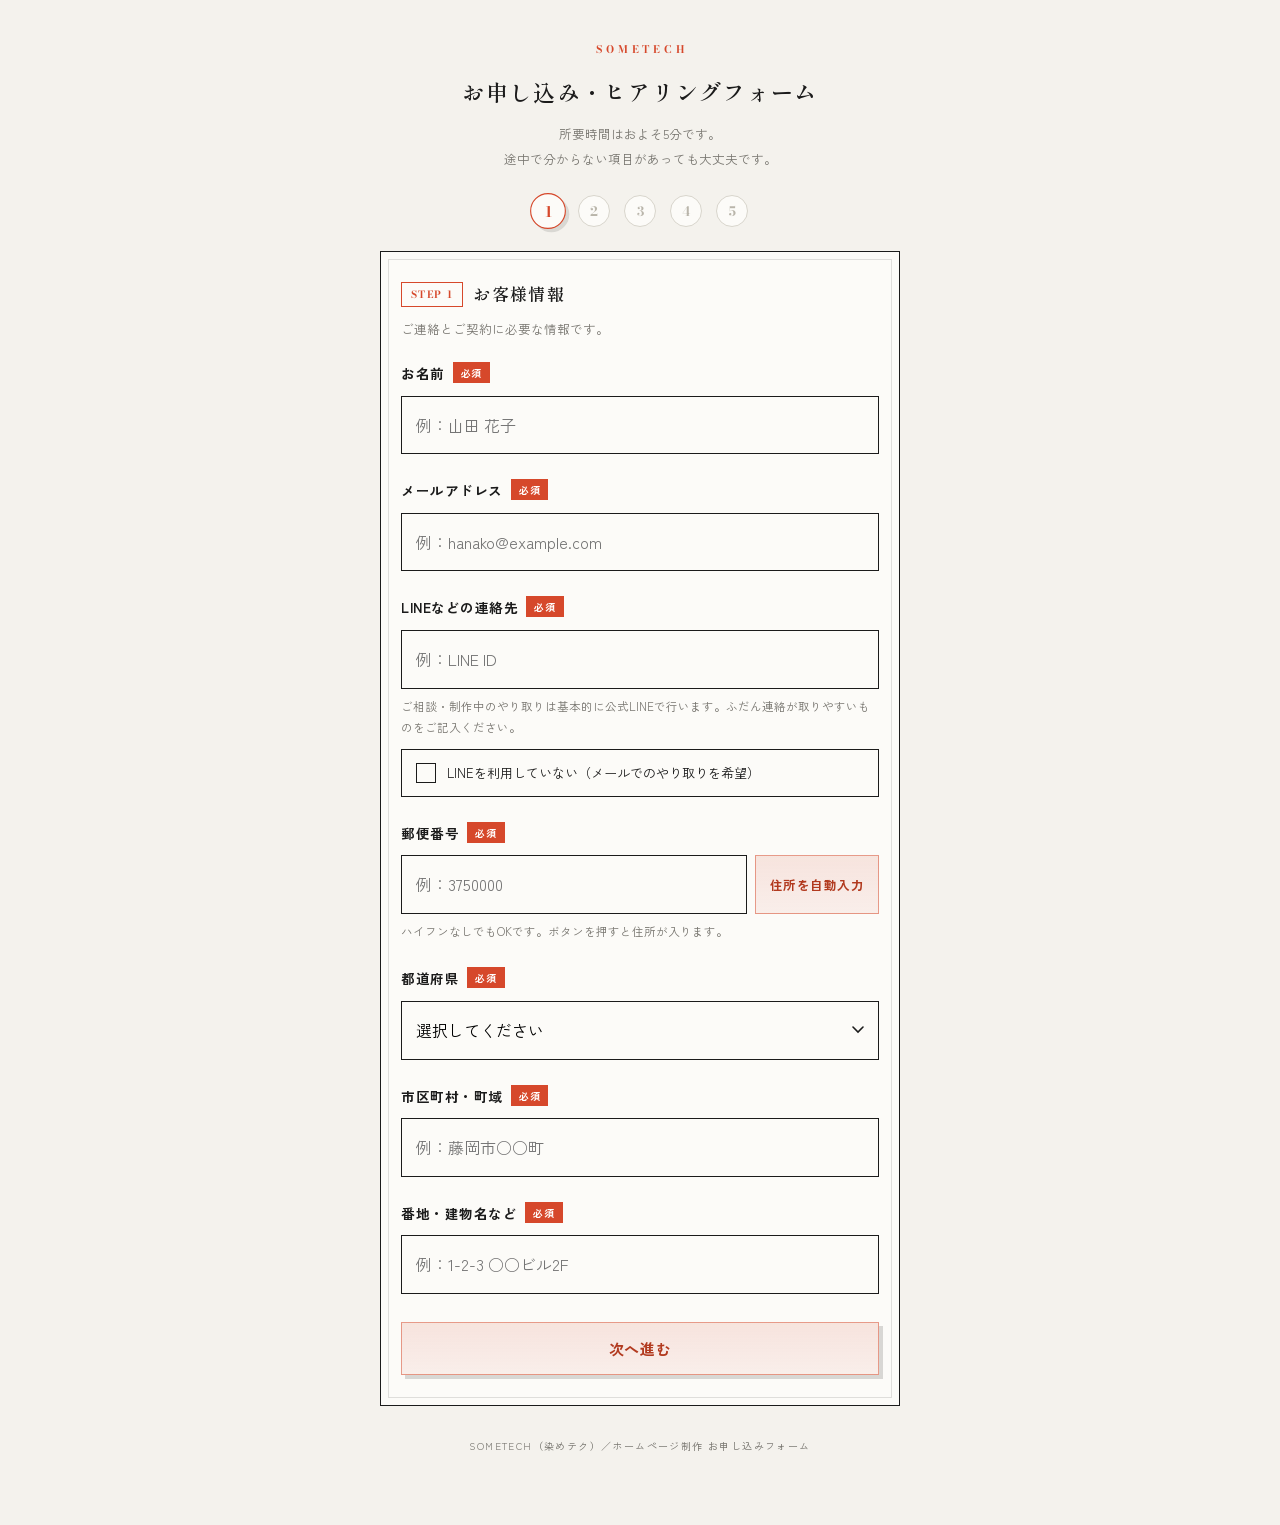
==== form.html @ dade1e55 "Add files via upload" ====
<!DOCTYPE html>
<html lang="ja"><head><meta http-equiv="Content-Type" content="text/html; charset=UTF-8">

<meta name="viewport" content="width=device-width, initial-scale=1.0">
<meta name="robots" content="noindex">
<title>ホームページ制作 お申し込みフォーム</title>
<link rel="preconnect" href="https://fonts.googleapis.com/">
<link rel="preconnect" href="https://fonts.gstatic.com/" crossorigin="">
<link href="https://fonts.googleapis.com/css2?family=Shippori+Mincho:wght@500;600;700&family=Bodoni+Moda:opsz,wght@6..96,600;6..96,700&family=Zen+Kaku+Gothic+New:wght@400;500;700&display=swap" rel="stylesheet">
<style>
:root{
  --ink:#1B1B1B;
  --paper:#F4F2ED;
  --white:#FCFBF8;
  --mute:#77756F;
  --rule:#1B1B1B;
  --hair:#D8D5CC;
  --accent:#D6482B;
}
*{margin:0;padding:0;box-sizing:border-box;}
html{-webkit-text-size-adjust:100%;}
body{
  font-family:"Zen Kaku Gothic New","Hiragino Kaku Gothic ProN",sans-serif;
  background:var(--paper);color:var(--ink);
  font-size:14px;line-height:1.9;
  -webkit-font-smoothing:antialiased;
  padding:34px 16px 70px;
}
.wrap{max-width:520px;margin:0 auto;}

/* ---------- ヘッダー ---------- */
.head{text-align:center;margin-bottom:24px;}
.head .eyebrow{
  display:inline-block;
  font-family:"Bodoni Moda",serif;font-weight:700;
  font-size:10.5px;letter-spacing:.38em;text-indent:.38em;
  color:var(--accent);margin-bottom:14px;
}
.head h1{
  font-family:"Shippori Mincho",serif;font-weight:600;
  font-size:22px;line-height:1.6;letter-spacing:.08em;
}
.head h1 .cmy,.head h1 .c,.head h1 .m,.head h1 .y{color:inherit;}
.head p{font-size:12.5px;margin-top:12px;color:var(--mute);line-height:2;}

/* ---------- ステップ表示 ---------- */
.steps{display:flex;justify-content:center;align-items:center;gap:14px;margin-bottom:24px;}
.step-dot{
  width:32px;height:32px;border-radius:50%;
  border:1px solid var(--hair);background:var(--white);
  font-family:"Bodoni Moda",serif;font-weight:700;font-size:13px;
  display:flex;align-items:center;justify-content:center;
  color:#B9B5AA;
  transition:all .25s;
}
.step-dot.done{border-color:var(--rule);background:var(--ink);color:var(--paper);}
.step-dot.now{
  border-color:var(--accent);color:var(--accent);background:var(--white);
  transform:scale(1.12);
  box-shadow:3px 3px 0 rgba(27,27,27,.12);
}

/* ---------- カード ---------- */
.card{
  position:relative;
  background:var(--white);border:1px solid var(--rule);
  padding:26px 20px 30px;
  display:none;
}
.card::before{
  content:"";position:absolute;inset:7px;
  border:1px solid rgba(27,27,27,.13);pointer-events:none;
}
.card > *{position:relative;}
.card.show{display:block;animation:pop .25s ease;}
@keyframes pop{from{opacity:0;transform:translateY(8px);}to{opacity:1;transform:none;}}
@media (prefers-reduced-motion:reduce){
  .card.show{animation:none;}
  .step-dot{transition:none;}
}
.card h2{
  font-family:"Shippori Mincho",serif;font-weight:600;font-size:17px;
  letter-spacing:.08em;
  display:flex;align-items:center;gap:10px;margin-bottom:6px;
}
.card h2 .tag{
  font-family:"Bodoni Moda",serif;
  font-size:10px;font-weight:700;letter-spacing:.14em;
  color:var(--accent);border:1px solid var(--accent);
  padding:2px 9px;white-space:nowrap;
}
.card > .lead{font-size:12.5px;color:var(--mute);margin-bottom:20px;line-height:2;}

/* ---------- 入力パーツ ---------- */
.field{margin-bottom:24px;}
.field:last-of-type{margin-bottom:6px;}
label.q, .q{
  display:block;font-weight:700;font-size:13.5px;margin-bottom:9px;letter-spacing:.04em;
}
.badge{
  display:inline-block;font-size:10px;font-weight:700;letter-spacing:.08em;
  padding:1px 8px;margin-left:8px;vertical-align:2px;
}
.badge.req{background:var(--accent);color:#fff;}
.badge.opt,.badge.optional{border:1px solid var(--hair);color:var(--mute);}
.badge.multi{border:1px solid var(--accent);color:var(--accent);}
.hint{font-size:11.5px;color:var(--mute);margin-top:7px;line-height:1.9;}
input[type=text],input[type=email],input[type=tel],input[type=url],select,textarea{
  width:100%;
  font:inherit;font-size:16px;
  border:1px solid var(--rule);border-radius:0;
  padding:13px 14px;background:var(--white);
  -webkit-appearance:none;appearance:none;
}
textarea{min-height:110px;resize:vertical;}
input:focus,select:focus,textarea:focus,button:focus-visible{
  outline:2px solid var(--accent);outline-offset:2px;
}
input[disabled]{background:var(--paper);color:var(--mute);}
select{
  background-image:url("data:image/svg+xml;charset=utf8,%3Csvg xmlns='http://www.w3.org/2000/svg' width='12' height='8'%3E%3Cpath d='M1 1l5 5 5-5' stroke='%231B1B1B' stroke-width='1.6' fill='none' stroke-linecap='round'/%3E%3C/svg%3E");
  background-repeat:no-repeat;background-position:right 14px center;
  padding-right:40px;
}
.zip-row{display:flex;gap:8px;}
.zip-row input{flex:1;}
.zip-btn{
  flex-shrink:0;
  font:inherit;font-size:12.5px;font-weight:700;letter-spacing:.04em;
  border:1px solid rgba(214,72,43,.5);border-radius:0;
  background:linear-gradient(180deg, rgba(214,72,43,.13) 0%, rgba(214,72,43,.07) 100%);
  color:#B23A1F;padding:0 14px;cursor:pointer;
}
.zip-btn:active{transform:translate(1px,1px);}

/* 選択肢（ラジオ・チェック） */
.opts{display:flex;flex-direction:column;gap:9px;}
.opt{
  display:flex;align-items:center;gap:11px;
  border:1px solid var(--rule);border-radius:0;
  background:var(--white);padding:13px 14px;
  font-size:14px;line-height:1.8;cursor:pointer;user-select:none;
  transition:background .15s,border-color .15s;
}
.opt input{position:absolute;opacity:0;pointer-events:none;}
.opt .mark{
  flex-shrink:0;width:20px;height:20px;
  border:1px solid var(--rule);background:var(--white);
  display:flex;align-items:center;justify-content:center;
}
.opt.radio .mark{border-radius:50%;}
.opt.check .mark{border-radius:0;}
.opt .mark::after{content:"";display:none;}
.opt.radio .mark::after{width:9px;height:9px;border-radius:50%;background:var(--accent);}
.opt.check .mark::after{
  width:5px;height:10px;margin-top:-3px;
  border:solid var(--accent);border-width:0 2.5px 2.5px 0;transform:rotate(45deg);
}
.opt.on{background:rgba(214,72,43,.06);border-color:var(--accent);}
.opt.on .mark::after{display:block;}
.opt .sub{font-size:11.5px;color:var(--mute);display:block;font-weight:400;}
.nolineopt{margin-top:10px;padding:11px 14px;font-size:13px;}
.followup{display:none;margin-top:9px;}
.followup.show{display:block;}

/* 画像アップロード */
.upload-box{
  border:1px dashed var(--rule);border-radius:0;
  background:var(--white);padding:20px 14px;text-align:center;cursor:pointer;
}
.upload-box strong{font-family:"Shippori Mincho",serif;font-weight:600;font-size:13.5px;letter-spacing:.06em;}
.upload-box .hint{margin-top:5px;}
.thumbs{display:flex;flex-wrap:wrap;gap:10px;margin-top:12px;}
.thumb{position:relative;width:84px;height:84px;}
.thumb img{
  width:100%;height:100%;object-fit:cover;
  border:1px solid var(--rule);border-radius:0;display:block;
}
.thumb .del{
  position:absolute;top:-9px;right:-9px;
  width:24px;height:24px;border-radius:50%;
  background:var(--ink);color:var(--paper);border:none;cursor:pointer;
  font-size:13px;line-height:1;font-weight:700;
}
.note{
  font-size:11.5px;color:var(--mute);background:var(--paper);
  border:1px dashed var(--hair);
  padding:11px 13px;margin-top:10px;line-height:1.9;
}

/* 参考URL */
.url-list{display:flex;flex-direction:column;gap:9px;}
.add-url{
  margin-top:9px;
  font:inherit;font-size:12.5px;font-weight:700;letter-spacing:.04em;
  border:1px solid var(--rule);border-radius:0;
  background:var(--white);padding:8px 16px;cursor:pointer;
}
.add-url:active{transform:translate(1px,1px);}

/* エラー */
.err{display:none;color:var(--accent);font-size:12px;font-weight:700;margin-top:6px;}
.field.bad .err{display:block;}
.field.bad input[type=text],.field.bad input[type=email],.field.bad select,.field.bad textarea{border-color:var(--accent);}

/* ---------- ナビボタン ---------- */
.nav{display:flex;gap:10px;margin-top:28px;}
.btn{
  font-family:"Zen Kaku Gothic New",sans-serif;
  font-weight:700;font-size:15px;letter-spacing:.05em;
  border:1px solid rgba(214,72,43,.5);border-radius:0;
  padding:15px 10px;cursor:pointer;flex:1;
  background:linear-gradient(180deg, rgba(214,72,43,.13) 0%, rgba(214,72,43,.07) 100%);
  color:#B23A1F;
  box-shadow:4px 4px 0 rgba(27,27,27,.16);
  transition:transform .18s,box-shadow .18s,background .18s;
}
.btn:active{
  transform:translate(2px,2px);box-shadow:1px 1px 0 rgba(27,27,27,.16);
  background:linear-gradient(180deg, rgba(214,72,43,.2) 0%, rgba(214,72,43,.12) 100%);
}
.btn.back{
  background:var(--white);color:var(--ink);
  border:1px solid var(--rule);flex:0 0 32%;
}
.btn.back:active{background:var(--paper);}
.btn[disabled]{opacity:.5;cursor:default;}

/* ---------- 確認画面 ---------- */
.confirm-list{border-top:1px solid var(--rule);}
.confirm-row{border-bottom:1px solid var(--hair);padding:12px 2px;}
.confirm-list .confirm-row:last-child{border-bottom:1px solid var(--rule);}
.confirm-row .k{font-size:11px;font-weight:700;letter-spacing:.06em;color:var(--mute);}
.confirm-row .v{font-size:14px;white-space:pre-wrap;word-break:break-word;margin-top:2px;}
.confirm-row .v:empty::before{content:"（未入力）";color:#B9B5AA;}
.confirm-thumbs{display:flex;flex-wrap:wrap;gap:8px;margin-top:8px;}
.confirm-thumbs img{width:64px;height:64px;object-fit:cover;border:1px solid var(--rule);}

/* ---------- 完了画面 ---------- */
.done-card{text-align:center;}
.done-card .icon{
  width:72px;height:72px;margin:8px auto 18px;border-radius:50%;
  background:var(--white);border:1px solid var(--rule);
  display:flex;align-items:center;justify-content:center;
  font-size:28px;color:var(--accent);
}
.done-card h2{justify-content:center;}
.done-card p{font-size:13.5px;margin-top:10px;line-height:2;}
.brandmark{
  margin-top:28px;padding-top:20px;border-top:1px solid var(--hair);
  font-family:"Bodoni Moda",serif;font-weight:700;
  font-size:14px;letter-spacing:.3em;text-indent:.3em;color:var(--ink);text-align:center;
}
.brandmark span{
  display:block;margin-top:7px;
  font-family:"Zen Kaku Gothic New",sans-serif;
  font-size:10px;font-weight:500;letter-spacing:.3em;text-indent:.3em;color:var(--mute);
}

/* 送信中 */
.sending{display:none;text-align:center;font-weight:700;margin-top:14px;font-size:13px;color:var(--mute);}
.sending.show{display:block;}
.spinner{
  display:inline-block;width:15px;height:15px;vertical-align:-3px;margin-right:7px;
  border:2px solid var(--hair);border-top-color:var(--accent);border-radius:50%;
  animation:spin .8s linear infinite;
}
@keyframes spin{to{transform:rotate(360deg);}}

.foot{text-align:center;font-size:10px;letter-spacing:.14em;color:var(--mute);margin-top:30px;}
</style>
</head>
<body>
<div class="wrap">

  <header class="head">
    <span class="eyebrow">SOMETECH</span>
    <h1>お申し込み・ヒアリングフォーム</h1>
    <p>所要時間はおよそ5分です。<br>途中で分からない項目があっても大丈夫です。</p>
  </header>

  <div class="steps" aria-hidden="true">
    <div class="step-dot now" data-dot="1">1</div>
    <div class="step-dot" data-dot="2">2</div>
    <div class="step-dot" data-dot="3">3</div>
    <div class="step-dot" data-dot="4">4</div>
    <div class="step-dot" data-dot="5">5</div>
  </div>

  <!-- ================= STEP 1 ================= -->
  <section class="card show" data-step="1">
    <h2><span class="tag">STEP 1</span>お客様情報</h2>
    <p class="lead">ご連絡とご契約に必要な情報です。</p>

    <div class="field" data-key="name">
      <label class="q" for="f-name">お名前<span class="badge req">必須</span></label>
      <input type="text" id="f-name" autocomplete="name" placeholder="例：山田 花子">
      <p class="err">お名前を入力してください</p>
    </div>

    <div class="field" data-key="email">
      <label class="q" for="f-email">メールアドレス<span class="badge req">必須</span></label>
      <input type="email" id="f-email" autocomplete="email" inputmode="email" placeholder="例：hanako@example.com">
      <p class="err">メールアドレスの形式を確認してください</p>
    </div>

    <div class="field" data-key="contact">
      <label class="q" for="f-contact">LINEなどの連絡先<span class="badge req">必須</span></label>
      <input type="text" id="f-contact" placeholder="例：LINE ID">
      <p class="hint">ご相談・制作中のやり取りは基本的に公式LINEで行います。ふだん連絡が取りやすいものをご記入ください。</p>
      <label class="opt check nolineopt">
        <input type="checkbox" id="f-noline">
        <span class="mark"></span>LINEを利用していない（メールでのやり取りを希望）
      </label>
    </div>

    <div class="field" data-key="zip">
      <label class="q" for="f-zip">郵便番号<span class="badge req">必須</span></label>
      <div class="zip-row">
        <input type="text" id="f-zip" autocomplete="postal-code" inputmode="numeric" placeholder="例：3750000" maxlength="8">
        <button type="button" class="zip-btn" id="zip-search">住所を自動入力</button>
      </div>
      <p class="hint">ハイフンなしでもOKです。ボタンを押すと住所が入ります。</p>
      <p class="err">郵便番号を入力してください</p>
    </div>

    <div class="field" data-key="pref">
      <label class="q" for="f-pref">都道府県<span class="badge req">必須</span></label>
      <select id="f-pref">
        <option value="">選択してください</option>
      <option value="北海道">北海道</option><option value="青森県">青森県</option><option value="岩手県">岩手県</option><option value="宮城県">宮城県</option><option value="秋田県">秋田県</option><option value="山形県">山形県</option><option value="福島県">福島県</option><option value="茨城県">茨城県</option><option value="栃木県">栃木県</option><option value="群馬県">群馬県</option><option value="埼玉県">埼玉県</option><option value="千葉県">千葉県</option><option value="東京都">東京都</option><option value="神奈川県">神奈川県</option><option value="新潟県">新潟県</option><option value="富山県">富山県</option><option value="石川県">石川県</option><option value="福井県">福井県</option><option value="山梨県">山梨県</option><option value="長野県">長野県</option><option value="岐阜県">岐阜県</option><option value="静岡県">静岡県</option><option value="愛知県">愛知県</option><option value="三重県">三重県</option><option value="滋賀県">滋賀県</option><option value="京都府">京都府</option><option value="大阪府">大阪府</option><option value="兵庫県">兵庫県</option><option value="奈良県">奈良県</option><option value="和歌山県">和歌山県</option><option value="鳥取県">鳥取県</option><option value="島根県">島根県</option><option value="岡山県">岡山県</option><option value="広島県">広島県</option><option value="山口県">山口県</option><option value="徳島県">徳島県</option><option value="香川県">香川県</option><option value="愛媛県">愛媛県</option><option value="高知県">高知県</option><option value="福岡県">福岡県</option><option value="佐賀県">佐賀県</option><option value="長崎県">長崎県</option><option value="熊本県">熊本県</option><option value="大分県">大分県</option><option value="宮崎県">宮崎県</option><option value="鹿児島県">鹿児島県</option><option value="沖縄県">沖縄県</option></select>
      <p class="err">都道府県を選択してください</p>
    </div>

    <div class="field" data-key="city">
      <label class="q" for="f-city">市区町村・町域<span class="badge req">必須</span></label>
      <input type="text" id="f-city" autocomplete="address-level2" placeholder="例：藤岡市○○町">
      <p class="err">市区町村を入力してください</p>
    </div>

    <div class="field" data-key="addr2">
      <label class="q" for="f-addr2">番地・建物名など<span class="badge req">必須</span></label>
      <input type="text" id="f-addr2" autocomplete="address-line2" placeholder="例：1-2-3 ○○ビル2F">
      <p class="err">番地を入力してください</p>
    </div>

    <div class="nav">
      <button type="button" class="btn next" data-go="2">次へ進む</button>
    </div>
  </section>

  <!-- ================= STEP 2 ================= -->
  <section class="card" data-step="2">
    <h2><span class="tag">STEP 2</span>ホームページについて</h2>
    <p class="lead">どんなホームページを作るかの土台になる部分です。</p>

    <div class="field" data-key="biz">
      <p class="q">業種・形態<span class="badge req">必須</span></p>
      <div class="opts" data-group="biz" data-type="radio">
        <label class="opt radio"><input type="radio" name="biz" value="個人サロン（個人事業主）"><span class="mark"></span>個人サロン（個人事業主）</label>
        <label class="opt radio"><input type="radio" name="biz" value="美容室（スタッフ2名以上）"><span class="mark"></span>美容室（スタッフ2名以上）</label>
        <label class="opt radio"><input type="radio" name="biz" value="フリーランス美容師（面貸し・業務委託）"><span class="mark"></span>フリーランス美容師（面貸し・業務委託）</label>
        <label class="opt radio"><input type="radio" name="biz" value="美容師（個人）"><span class="mark"></span>美容師（個人）</label>
        <label class="opt radio"><input type="radio" name="biz" value="その他"><span class="mark"></span>その他</label>
      </div>
      <div class="followup" data-follow="biz">
        <input type="text" id="f-biz-other" placeholder="具体的な業種をご記入ください">
      </div>
      <p class="err">1つ選択してください</p>
    </div>

    <div class="field" data-key="plan">
      <p class="q">ご希望のプラン<span class="badge req">必須</span></p>
      <div class="opts" data-group="plan" data-type="radio">
        <label class="opt radio"><input type="radio" name="plan" value="リンクハブ"><span class="mark"></span><span>リンクハブ<span class="sub">39,000円（税込）／各SNSとご予約先をまとめる1枚</span></span></label>
        <label class="opt radio"><input type="radio" name="plan" value="ホームページ"><span class="mark"></span><span>ホームページ<span class="sub">198,000円（税込）／全部込み・公開後3か月のアフターケア付き</span></span></label>
      </div>
      <p class="hint">迷う場合はいちばん近いものでOKです。あとから変更できます。</p>
      <p class="note">スタッフ紹介の掲載は、スタンダード・プレミアムで5名までが含まれます（ソロは掲載1名）。6名目からは1名につき10,000円（税込）を加算し、掲載は10名までとなります。それを超える場合は別ページ構成としてご相談ください。</p>
      <p class="err">1つ選択してください</p>
    </div>

    <div class="field" data-key="purpose">
      <p class="q">ホームページを作るいちばんの目的<span class="badge req">必須</span></p>
      <div class="opts" data-group="purpose" data-type="radio">
        <label class="opt radio"><input type="radio" name="purpose" value="新規のお客様を増やしたい"><span class="mark"></span>新規のお客様を増やしたい</label>
        <label class="opt radio"><input type="radio" name="purpose" value="自分・店舗を紹介したい"><span class="mark"></span>自分・店舗を紹介したい</label>
        <label class="opt radio"><input type="radio" name="purpose" value="メニュー・サービスを分かりやすく紹介したい"><span class="mark"></span>メニュー・サービスを分かりやすく紹介したい</label>
        <label class="opt radio"><input type="radio" name="purpose" value="予約・お問い合わせにつなげたい"><span class="mark"></span>予約・お問い合わせにつなげたい</label>
        <label class="opt radio"><input type="radio" name="purpose" value="その他"><span class="mark"></span>その他</label>
      </div>
      <div class="followup" data-follow="purpose">
        <input type="text" id="f-purpose-other" placeholder="具体的な目的をご記入ください">
      </div>
      <p class="err">1つ選択してください</p>
    </div>

    <div class="nav">
      <button type="button" class="btn back" data-go="1">戻る</button>
      <button type="button" class="btn next" data-go="3">次へ進む</button>
    </div>
  </section>

  <!-- ================= STEP 3 ================= -->
  <section class="card" data-step="3">
    <h2><span class="tag">STEP 3</span>デザインについて</h2>
    <p class="lead">イメージに近いものを気軽に選んでください。</p>

    <div class="field" data-key="mood">
      <p class="q">デザインの雰囲気<span class="badge req">必須</span><span class="badge multi">複数選択可</span></p>
      <div class="opts" data-group="mood" data-type="check">
        <label class="opt check"><input type="checkbox" name="mood" value="シンプル"><span class="mark"></span>シンプル</label>
        <label class="opt check"><input type="checkbox" name="mood" value="おしゃれ"><span class="mark"></span>おしゃれ</label>
        <label class="opt check"><input type="checkbox" name="mood" value="高級感"><span class="mark"></span>高級感</label>
        <label class="opt check"><input type="checkbox" name="mood" value="ナチュラル"><span class="mark"></span>ナチュラル</label>
        <label class="opt check"><input type="checkbox" name="mood" value="スタイリッシュ"><span class="mark"></span>スタイリッシュ</label>
        <label class="opt check"><input type="checkbox" name="mood" value="モード"><span class="mark"></span>モード</label>
        <label class="opt check"><input type="checkbox" name="mood" value="ポップ"><span class="mark"></span>ポップ</label>
        <label class="opt check"><input type="checkbox" name="mood" value="その他"><span class="mark"></span>その他</label>
      </div>
      <div class="followup" data-follow="mood">
        <input type="text" id="f-mood-other" placeholder="イメージを言葉でご記入ください">
      </div>
      <p class="err">1つ以上選択してください</p>
    </div>

    <div class="field" data-key="imageText">
      <p class="q">仕上がりのイメージ<span class="badge req">必須</span></p>
      <textarea id="f-imagetext" rows="4" placeholder="例：白ベースで透明感のある感じ／大人っぽく高級感を出したい／文字は少なめで写真を大きく　など"></textarea>
      <p class="hint">箇条書きでも文章でもOKです。参考画像やURLがない場合も、ここで雰囲気が伝われば大丈夫です。</p>
    </div>

    <div class="field" data-key="images">
      <p class="q">参考にしたいデザイン画像<span class="badge optional">任意</span></p>
      <div class="upload-box" id="upload-box" role="button" tabindex="0">
        <strong>タップして画像を選ぶ</strong>
        <p class="hint">「こんな雰囲気にしたい」という画像があれば添付してください（複数枚OK）</p>
      </div>
      <input type="file" id="f-images" accept="image/*" multiple="" hidden="">
      <div class="thumbs" id="thumbs"></div>
      <p class="note">※添付画像はデザインの方向性を確認するための参考資料として使用します。画像・文章・デザイン等をそのままコピーしてホームページに使用するものではありません。</p>
    </div>

    <div class="field" data-key="refurl">
      <p class="q">参考にしたいWebサイトのURL<span class="badge optional">任意</span></p>
      <div class="url-list" id="url-list">
        <input type="url" class="ref-url" inputmode="url" placeholder="https://">
      </div>
      <button type="button" class="add-url" id="add-url">＋ 参考サイトを追加</button>
    </div>

    <div class="field" data-key="reflike">
      <label class="q" for="f-reflike">参考サイトのどこが好きですか？<span class="badge optional">任意</span></label>
      <textarea id="f-reflike" placeholder="例：色使いが好き／写真の見せ方が好き／最初の画面の高級感が好き　など"></textarea>
    </div>

    <div class="field" data-key="content">
      <p class="q">ホームページに載せたい内容<span class="badge req">必須</span><span class="badge multi">複数選択可</span></p>
      <div class="opts" data-group="content" data-type="check">
        <label class="opt check"><input type="checkbox" name="content" value="プロフィール・自己紹介"><span class="mark"></span>プロフィール・自己紹介</label>
        <label class="opt check"><input type="checkbox" name="content" value="メニュー・料金"><span class="mark"></span>メニュー・料金</label>
        <label class="opt check"><input type="checkbox" name="content" value="施術・サービス内容"><span class="mark"></span>施術・サービス内容</label>
        <label class="opt check"><input type="checkbox" name="content" value="施術写真・作品写真"><span class="mark"></span>施術写真・作品写真</label>
        <label class="opt check"><input type="checkbox" name="content" value="ビフォーアフター・実績"><span class="mark"></span>ビフォーアフター・実績</label>
        <label class="opt check"><input type="checkbox" name="content" value="お客様の声"><span class="mark"></span>お客様の声</label>
        <label class="opt check"><input type="checkbox" name="content" value="予約・お問い合わせ"><span class="mark"></span>予約・お問い合わせ</label>
        <label class="opt check"><input type="checkbox" name="content" value="LINE"><span class="mark"></span>LINE</label>
        <label class="opt check"><input type="checkbox" name="content" value="Instagram"><span class="mark"></span>Instagram</label>
        <label class="opt check"><input type="checkbox" name="content" value="店舗情報・アクセス"><span class="mark"></span>店舗情報・アクセス</label>
        <label class="opt check"><input type="checkbox" name="content" value="その他"><span class="mark"></span>その他</label>
      </div>
      <div class="followup" data-follow="content">
        <input type="text" id="f-content-other" placeholder="載せたい内容をご記入ください">
      </div>
      <p class="err">1つ以上選択してください</p>
    </div>

    <div class="nav">
      <button type="button" class="btn back" data-go="2">戻る</button>
      <button type="button" class="btn next" data-go="4">次へ進む</button>
    </div>
  </section>

  <!-- ================= STEP 4 ================= -->
  <section class="card" data-step="4">
    <h2><span class="tag">STEP 4</span>公開方法・素材</h2>
    <p class="lead">分からない項目は「相談したい」でOKです。</p>

    <div class="field" data-key="domain">
      <p class="q">ホームページのURL（ドメイン）について<span class="badge req">必須</span></p>
      <div class="opts" data-group="domain" data-type="radio">
        <label class="opt radio"><input type="radio" name="domain" value="無料URLで公開したい"><span class="mark"></span>無料URLで公開したい</label>
        <label class="opt radio"><input type="radio" name="domain" value="独自ドメインを取得したい"><span class="mark"></span>独自ドメインを取得したい（.com、.jpなど）</label>
        <label class="opt radio"><input type="radio" name="domain" value="よく分からないので相談したい"><span class="mark"></span>よく分からないので相談したい</label>
      </div>
      <p class="note">独自ドメイン（お店だけのURL）を取得する場合は、制作費とは別にドメイン代（目安：年1,500円〜3,000円程度）がかかります。ご相談のうえで決められますのでご安心ください。</p>
      <p class="err">1つ選択してください</p>
    </div>

    <div class="field" data-key="materials">
      <p class="q">写真・文章について<span class="badge req">必須</span></p>
      <div class="opts" data-group="materials" data-type="radio">
        <label class="opt radio"><input type="radio" name="materials" value="写真・文章を自分で用意する"><span class="mark"></span>写真・文章を自分で用意する</label>
        <label class="opt radio"><input type="radio" name="materials" value="一部だけ用意する"><span class="mark"></span>一部だけ用意する</label>
        <label class="opt radio"><input type="radio" name="materials" value="相談したい"><span class="mark"></span>相談したい</label>
        <label class="opt radio"><input type="radio" name="materials" value="おまかせしたい"><span class="mark"></span>おまかせしたい</label>
      </div>
      <p class="err">1つ選択してください</p>
    </div>

    <div class="field" data-key="portfolio">
      <p class="q">実績としての掲載<span class="badge req">必須</span></p>
      <div class="opts" data-group="portfolio" data-type="radio">
        <label class="opt radio"><input type="radio" name="portfolio" value="掲載してもよい"><span class="mark"></span>完成後、制作実績として掲載してもよい</label>
        <label class="opt radio"><input type="radio" name="portfolio" value="掲載しないでほしい"><span class="mark"></span>掲載しないでほしい</label>
      </div>
      <p class="hint">当方サイト等で「制作実績」としてご紹介させていただく場合があります。掲載時は事前にご連絡します。</p>
      <p class="err">1つ選択してください</p>
    </div>

    <div class="field" data-key="extra">
      <label class="q" for="f-extra">その他のご希望<span class="badge optional">任意</span></label>
      <textarea id="f-extra" placeholder="ホームページについてのご希望・ご質問・伝えておきたいことがあればご記入ください"></textarea>
    </div>

    <div class="nav">
      <button type="button" class="btn back" data-go="3">戻る</button>
      <button type="button" class="btn next" data-go="5">確認画面へ</button>
    </div>
  </section>

  <!-- ================= STEP 5 ================= -->
  <section class="card" data-step="5">
    <h2><span class="tag">STEP 5</span>入力内容の確認</h2>
    <p class="lead">内容をご確認のうえ、送信ボタンを押してください。</p>
    <div class="confirm-list" id="confirm-list"></div>
    <div class="nav">
      <button type="button" class="btn back" data-go="4">修正する</button>
      <button type="button" class="btn send" id="send-btn">この内容で送信</button>
    </div>
    <p class="sending" id="sending"><span class="spinner"></span>送信しています…そのままお待ちください</p>
  </section>

  <!-- ================= 完了 ================= -->
  <section class="card done-card" data-step="done">
    <div class="icon">✂</div>
    <h2>お申し込みありがとうございます</h2>
    <p>内容を確認後、こちらからご連絡します。<br>通常1〜2営業日以内にお返事いたします。</p>
    <p class="hint" style="margin-top:14px;">このページはもう閉じていただいて大丈夫です。</p>
    <p class="brandmark">SOMETECH<span>染めテク</span></p>
  </section>

  <p class="foot">SOMETECH（染めテク）／ホームページ制作 お申し込みフォーム</p>
</div>

<script>
/* ============================================================
   設定：あとでGoogle側の受け取りURL（GASのURL）をここに貼ります
   ============================================================ */
const GAS_URL = "https://script.google.com/macros/s/AKfycbxUhbZFlsMXtw9Hzc1ab8SGm_kiLDlTcmQ9wUZ0a7luOOLR0lx1734dytqf5A0PTv7L/exec";

/* ---------- 都道府県リスト ---------- */
const PREFS = ["北海道","青森県","岩手県","宮城県","秋田県","山形県","福島県","茨城県","栃木県","群馬県","埼玉県","千葉県","東京都","神奈川県","新潟県","富山県","石川県","福井県","山梨県","長野県","岐阜県","静岡県","愛知県","三重県","滋賀県","京都府","大阪府","兵庫県","奈良県","和歌山県","鳥取県","島根県","岡山県","広島県","山口県","徳島県","香川県","愛媛県","高知県","福岡県","佐賀県","長崎県","熊本県","大分県","宮崎県","鹿児島県","沖縄県"];
const prefSel = document.getElementById("f-pref");
PREFS.forEach(p=>{
  const o=document.createElement("option");o.value=p;o.textContent=p;prefSel.appendChild(o);
});

/* ---------- ステップ切り替え ---------- */
let current = 1;
function showStep(n){
  document.querySelectorAll(".card").forEach(c=>c.classList.remove("show"));
  const target = document.querySelector('.card[data-step="'+n+'"]');
  target.classList.add("show");
  document.querySelectorAll(".step-dot").forEach(d=>{
    const num = Number(d.dataset.dot);
    d.classList.remove("done","now");
    if(n==="done"){d.classList.add("done");}
    else if(num < n){d.classList.add("done");}
    else if(num === n){d.classList.add("now");}
  });
  window.scrollTo({top:0,behavior:"smooth"});
  if(n!=="done") current = n;
}
document.querySelectorAll("[data-go]").forEach(btn=>{
  btn.addEventListener("click",()=>{
    const to = Number(btn.dataset.go);
    if(to > current && !validateStep(current)) return;
    if(to === 5) buildConfirm();
    showStep(to);
  });
});

/* ---------- 選択肢の見た目とフォローアップ ---------- */
document.querySelectorAll(".opts").forEach(group=>{
  group.addEventListener("change",()=>{
    const type = group.dataset.type;
    group.querySelectorAll(".opt").forEach(opt=>{
      const input = opt.querySelector("input");
      opt.classList.toggle("on", input.checked);
    });
    const follow = document.querySelector('.followup[data-follow="'+group.dataset.group+'"]');
    if(follow){
      const otherChecked = [...group.querySelectorAll("input")].some(i=>i.checked && i.value==="その他");
      follow.classList.toggle("show", otherChecked);
      if(otherChecked){ follow.querySelector("input").focus(); }
    }
  });
});

/* ---------- 郵便番号 → 住所自動入力（zipcloud / JSONP） ---------- */
function searchAddress(showAlert){
  const raw = document.getElementById("f-zip").value.replace(/[^0-9]/g,"");
  if(raw.length !== 7){ if(showAlert) alert("郵便番号は7桁で入力してください"); return; }
  const cb = "zipcb_" + Date.now();
  window[cb] = function(res){
    delete window[cb]; script.remove();
    if(res && res.results && res.results[0]){
      const r = res.results[0];
      prefSel.value = r.address1;
      document.getElementById("f-city").value = r.address2 + r.address3;
    }else if(showAlert){
      alert("住所が見つかりませんでした。お手数ですが手入力をお願いします。");
    }
  };
  const script = document.createElement("script");
  script.src = "https://zipcloud.ibsnet.co.jp/api/search?zipcode="+raw+"&callback="+cb;
  script.onerror = function(){ delete window[cb]; script.remove(); if(showAlert) alert("住所検索に接続できませんでした。手入力をお願いします。"); };
  document.body.appendChild(script);
}
document.getElementById("zip-search").addEventListener("click",()=>searchAddress(true));
/* 7桁そろったら自動で検索（ボタンを押さなくてもOK） */
document.getElementById("f-zip").addEventListener("input",()=>{
  const raw = document.getElementById("f-zip").value.replace(/[^0-9]/g,"");
  if(raw.length === 7) searchAddress(false);
});

/* ---------- 参考画像（縮小してメモリに保持） ---------- */
const images = [];   // {name, data}
const fileInput = document.getElementById("f-images");
const nolineChk = document.getElementById("f-noline");
const contactInput = document.getElementById("f-contact");
const nolineLabel = nolineChk.closest(".opt");
nolineChk.addEventListener("change", ()=>{
  nolineLabel.classList.toggle("on", nolineChk.checked);
  contactInput.disabled = nolineChk.checked;
  contactInput.value = "";
  contactInput.placeholder = nolineChk.checked ? "（LINEなしのため入力不要です）" : "例：LINE ID";
  if(nolineChk.checked){
    const f = document.querySelector('.field[data-key="contact"]');
    if(f) f.classList.remove("bad");
  }
});

const uploadBox = document.getElementById("upload-box");
uploadBox.addEventListener("click",()=>fileInput.click());
uploadBox.addEventListener("keydown",e=>{if(e.key==="Enter"||e.key===" "){e.preventDefault();fileInput.click();}});
fileInput.addEventListener("change",()=>{
  [...fileInput.files].forEach(file=>{
    if(!file.type.startsWith("image/")) return;
    const reader = new FileReader();
    reader.onload = ()=> {
      const img = new Image();
      img.onload = ()=>{
        const MAX = 1600;
        let w = img.width, h = img.height;
        if(Math.max(w,h) > MAX){
          const s = MAX / Math.max(w,h);
          w = Math.round(w*s); h = Math.round(h*s);
        }
        const cv = document.createElement("canvas");
        cv.width = w; cv.height = h;
        cv.getContext("2d").drawImage(img,0,0,w,h);
        images.push({name:file.name, data:cv.toDataURL("image/jpeg",0.8)});
        renderThumbs();
      };
      img.src = reader.result;
    };
    reader.readAsDataURL(file);
  });
  fileInput.value = "";
});
function renderThumbs(){
  const box = document.getElementById("thumbs");
  box.innerHTML = "";
  images.forEach((im,idx)=>{
    const d = document.createElement("div");
    d.className = "thumb";
    d.innerHTML = '<img src="'+im.data+'" alt=""><button type="button" class="del" aria-label="この画像を削除">×</button>';
    d.querySelector(".del").addEventListener("click",()=>{images.splice(idx,1);renderThumbs();});
    box.appendChild(d);
  });
}

/* ---------- 参考URL追加 ---------- */
document.getElementById("add-url").addEventListener("click",()=>{
  const list = document.getElementById("url-list");
  if(list.querySelectorAll(".ref-url").length >= 3){ alert("参考サイトは3件まで入力できます"); return; }
  const input = document.createElement("input");
  input.type = "url"; input.className = "ref-url"; input.placeholder = "https://"; input.inputMode = "url";
  list.appendChild(input); input.focus();
});

/* ---------- 値の取得 ---------- */
function radioVal(name){
  const el = document.querySelector('input[name="'+name+'"]:checked');
  return el ? el.value : "";
}
function checkVals(name){
  return [...document.querySelectorAll('input[name="'+name+'"]:checked')].map(i=>i.value);
}
function withOther(val, otherId){
  const other = document.getElementById(otherId).value.trim();
  if(Array.isArray(val)){
    return val.map(v=>v==="その他" && other ? "その他（"+other+"）" : v);
  }
  return val==="その他" && other ? "その他（"+other+"）" : val;
}
function collect(){
  return {
    name:    document.getElementById("f-name").value.trim(),
    email:   document.getElementById("f-email").value.trim(),
    contact: document.getElementById("f-noline").checked ? "LINEは利用していません（メール希望）" : document.getElementById("f-contact").value.trim(),
    zip:     document.getElementById("f-zip").value.trim(),
    pref:    prefSel.value,
    city:    document.getElementById("f-city").value.trim(),
    addr2:   document.getElementById("f-addr2").value.trim(),
    biz:     withOther(radioVal("biz"),"f-biz-other"),
    plan:    radioVal("plan"),
    purpose: withOther(radioVal("purpose"),"f-purpose-other"),
    mood:    withOther(checkVals("mood"),"f-mood-other"),
    imageText: document.getElementById("f-imagetext").value.trim(),
    refUrls: [...document.querySelectorAll(".ref-url")].map(i=>i.value.trim()).filter(v=>v),
    refLike: document.getElementById("f-reflike").value.trim(),
    content: withOther(checkVals("content"),"f-content-other"),
    domain:  radioVal("domain"),
    materials: radioVal("materials"),
    portfolio: radioVal("portfolio"),
    extra:   document.getElementById("f-extra").value.trim(),
    imageCount: images.length
  };
}

/* ---------- バリデーション ---------- */
function markBad(key, bad){
  const field = document.querySelector('.field[data-key="'+key+'"]');
  if(field) field.classList.toggle("bad", bad);
  return bad;
}
function validateStep(n){
  const d = collect();
  let firstBad = null;
  const bads = [];
  if(n===1){
    if(markBad("name",  d.name==="")) bads.push("name");
    if(markBad("email", !/^[^\s@]+@[^\s@]+\.[^\s@]+$/.test(d.email))) bads.push("email");
    if(markBad("zip",   d.zip.replace(/[^0-9]/g,"").length!==7)) bads.push("zip");
    if(markBad("pref",  d.pref==="")) bads.push("pref");
    if(markBad("city",  d.city==="")) bads.push("city");
    if(markBad("addr2", d.addr2==="")) bads.push("addr2");
    if(markBad("contact", !document.getElementById("f-noline").checked && d.contact==="")) bads.push("contact");
  }
  if(n===2){
    if(markBad("biz",     radioVal("biz")==="")) bads.push("biz");
    if(markBad("plan",    d.plan==="")) bads.push("plan");
    if(markBad("purpose", radioVal("purpose")==="")) bads.push("purpose");
  }
  if(n===3){
    if(markBad("mood",    checkVals("mood").length===0)) bads.push("mood");
    if(markBad("imageText", document.getElementById("f-imagetext").value.trim()==="")) bads.push("imageText");
    if(markBad("content", checkVals("content").length===0)) bads.push("content");
  }
  if(n===4){
    if(markBad("domain",    d.domain==="")) bads.push("domain");
    if(markBad("materials", d.materials==="")) bads.push("materials");
    if(markBad("portfolio", d.portfolio==="")) bads.push("portfolio");
  }
  if(bads.length){
    firstBad = document.querySelector('.field[data-key="'+bads[0]+'"]');
    firstBad.scrollIntoView({behavior:"smooth",block:"center"});
    return false;
  }
  return true;
}

/* ---------- 確認画面 ---------- */
function buildConfirm(){
  const d = collect();
  const rows = [
    ["お名前", d.name],
    ["メールアドレス", d.email],
    ["LINEなどの連絡先", d.contact],
    ["ご住所", "〒"+d.zip+"\n"+d.pref+d.city+" "+d.addr2],
    ["業種・形態", d.biz],
    ["プラン", d.plan],
    ["ホームページの目的", d.purpose],
    ["デザインの雰囲気", d.mood.join("、")],
    ["仕上がりのイメージ", d.imageText],
    ["参考サイトURL", d.refUrls.join("\n")],
    ["参考サイトのどこが好きか", d.refLike],
    ["載せたい内容", d.content.join("、")],
    ["URL（ドメイン）", d.domain],
    ["写真・文章", d.materials],
    ["実績としての掲載", d.portfolio],
    ["その他のご希望", d.extra]
  ];
  const box = document.getElementById("confirm-list");
  box.innerHTML = "";
  rows.forEach(([k,v])=>{
    const r = document.createElement("div");
    r.className = "confirm-row";
    const kk = document.createElement("p"); kk.className="k"; kk.textContent = k;
    const vv = document.createElement("p"); vv.className="v"; vv.textContent = v;
    r.appendChild(kk); r.appendChild(vv);
    box.appendChild(r);
  });
  const r = document.createElement("div");
  r.className = "confirm-row";
  const kk = document.createElement("p"); kk.className="k"; kk.textContent = "参考画像";
  r.appendChild(kk);
  if(images.length){
    const t = document.createElement("div"); t.className="confirm-thumbs";
    images.forEach(im=>{const i=document.createElement("img");i.src=im.data;i.alt="";t.appendChild(i);});
    r.appendChild(t);
  }else{
    const vv = document.createElement("p"); vv.className="v"; r.appendChild(vv);
  }
  document.getElementById("confirm-list").appendChild(r);
}

/* ---------- 送信 ---------- */
document.getElementById("send-btn").addEventListener("click", async ()=>{
  if(!GAS_URL){
    alert("送信先がまだ設定されていません（テスト表示中です）");
    return;
  }
  const btn = document.getElementById("send-btn");
  btn.disabled = true;
  document.getElementById("sending").classList.add("show");
  const payload = collect();
  payload.images = images;
  payload.sentAt = new Date().toISOString();
  try{
    const res = await fetch(GAS_URL,{
      method:"POST",
      headers:{"Content-Type":"text/plain;charset=utf-8"},
      body: JSON.stringify(payload)
    });
    if(!res.ok) throw new Error("bad status");
    showStep("done");
  }catch(e){
    alert("送信に失敗しました。電波の良い場所でもう一度お試しください。\n何度も失敗する場合は、お手数ですがLINEでご連絡ください。");
    btn.disabled = false;
  }finally{
    document.getElementById("sending").classList.remove("show");
  }
});

/* ---------- 初期表示 ---------- */
showStep(1);
</script>


<div id="trend_notification_app" class="trend_notification_app_outer"><div id="trend_notification"><div id="trend_notification_con"></div></div></div><div id="UMS_TOOLTIP" style="position: absolute; cursor: pointer; z-index: 2147483647; background: transparent; top: -100000px; left: -100000px;"></div></body><umsdataelement id="UMSDataElement" style="display: none;"></umsdataelement><div id="tmtoolbar_manual_rating_injected" style="display: none;">init</div><div id="UMSSendDataEventElement" style="display: none;">init</div></html>
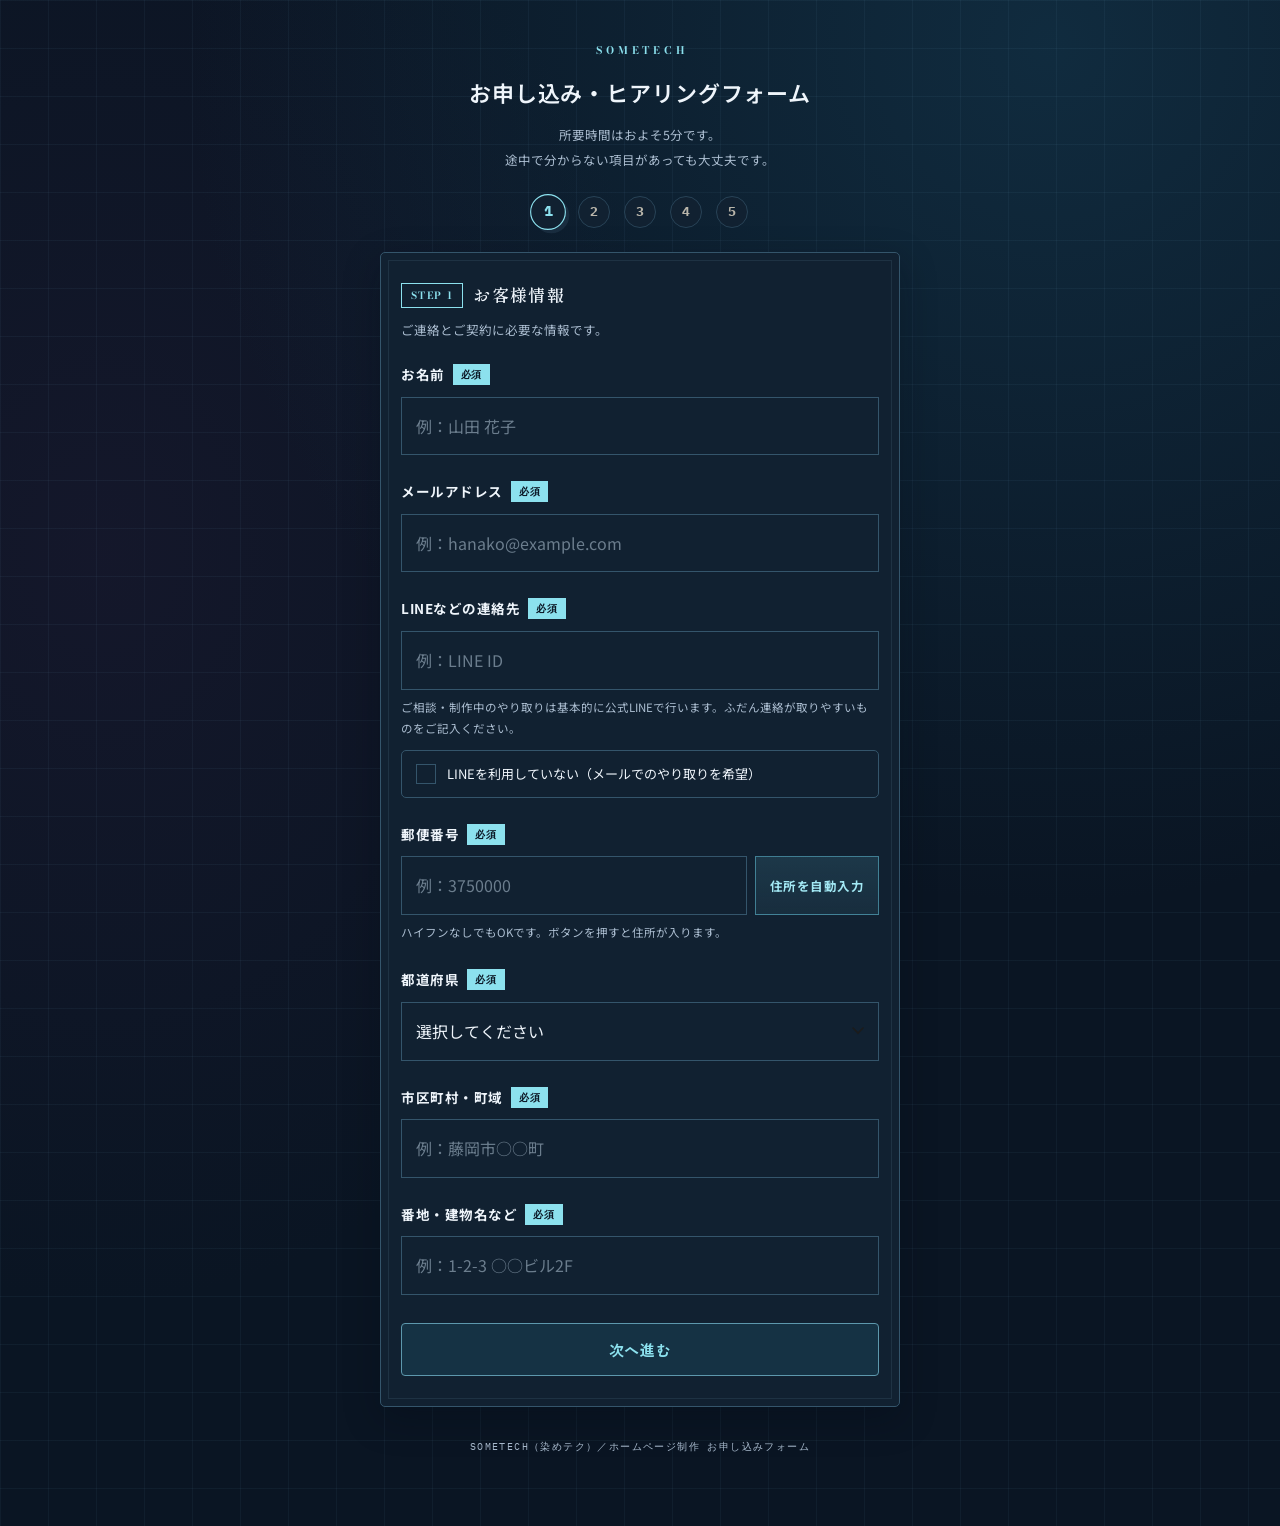
==== commit bdf6ded4: "Apply Chroma Code design to the web design site" ====
--- a/form.html
+++ b/form.html
@@ -2,7 +2,6 @@
 <html lang="ja"><head><meta http-equiv="Content-Type" content="text/html; charset=UTF-8">
 
 <meta name="viewport" content="width=device-width, initial-scale=1.0">
-<meta name="robots" content="noindex">
 <title>ホームページ制作 お申し込みフォーム</title>
 <link rel="preconnect" href="https://fonts.googleapis.com/">
 <link rel="preconnect" href="https://fonts.gstatic.com/" crossorigin="">
@@ -57,7 +56,7 @@
 .step-dot.now{
   border-color:var(--accent);color:var(--accent);background:var(--white);
   transform:scale(1.12);
-  box-shadow:3px 3px 0 rgba(27,27,27,.12);
+  box-shadow:3px 3px 0 rgba(113,159,188,.12);
 }
 
 /* ---------- カード ---------- */
@@ -69,7 +68,7 @@
 }
 .card::before{
   content:"";position:absolute;inset:7px;
-  border:1px solid rgba(27,27,27,.13);pointer-events:none;
+  border:1px solid rgba(113,159,188,.13);pointer-events:none;
 }
 .card > *{position:relative;}
 .card.show{display:block;animation:pop .25s ease;}
@@ -127,9 +126,9 @@
 .zip-btn{
   flex-shrink:0;
   font:inherit;font-size:12.5px;font-weight:700;letter-spacing:.04em;
-  border:1px solid rgba(214,72,43,.5);border-radius:0;
-  background:linear-gradient(180deg, rgba(214,72,43,.13) 0%, rgba(214,72,43,.07) 100%);
-  color:#B23A1F;padding:0 14px;cursor:pointer;
+  border:1px solid rgba(105,206,230,.5);border-radius:0;
+  background:linear-gradient(180deg, rgba(105,206,230,.13) 0%, rgba(105,206,230,.07) 100%);
+  color:#a2e8f4;padding:0 14px;cursor:pointer;
 }
 .zip-btn:active{transform:translate(1px,1px);}
 
@@ -156,7 +155,7 @@
   width:5px;height:10px;margin-top:-3px;
   border:solid var(--accent);border-width:0 2.5px 2.5px 0;transform:rotate(45deg);
 }
-.opt.on{background:rgba(214,72,43,.06);border-color:var(--accent);}
+.opt.on{background:rgba(105,206,230,.06);border-color:var(--accent);}
 .opt.on .mark::after{display:block;}
 .opt .sub{font-size:11.5px;color:var(--mute);display:block;font-weight:400;}
 .nolineopt{margin-top:10px;padding:11px 14px;font-size:13px;}
@@ -208,16 +207,16 @@
 .btn{
   font-family:"Zen Kaku Gothic New",sans-serif;
   font-weight:700;font-size:15px;letter-spacing:.05em;
-  border:1px solid rgba(214,72,43,.5);border-radius:0;
+  border:1px solid rgba(105,206,230,.5);border-radius:0;
   padding:15px 10px;cursor:pointer;flex:1;
-  background:linear-gradient(180deg, rgba(214,72,43,.13) 0%, rgba(214,72,43,.07) 100%);
-  color:#B23A1F;
-  box-shadow:4px 4px 0 rgba(27,27,27,.16);
+  background:linear-gradient(180deg, rgba(105,206,230,.13) 0%, rgba(105,206,230,.07) 100%);
+  color:#a2e8f4;
+  box-shadow:4px 4px 0 rgba(113,159,188,.16);
   transition:transform .18s,box-shadow .18s,background .18s;
 }
 .btn:active{
-  transform:translate(2px,2px);box-shadow:1px 1px 0 rgba(27,27,27,.16);
-  background:linear-gradient(180deg, rgba(214,72,43,.2) 0%, rgba(214,72,43,.12) 100%);
+  transform:translate(2px,2px);box-shadow:1px 1px 0 rgba(113,159,188,.16);
+  background:linear-gradient(180deg, rgba(105,206,230,.2) 0%, rgba(105,206,230,.12) 100%);
 }
 .btn.back{
   background:var(--white);color:var(--ink);
@@ -269,13 +268,17 @@
 
 .foot{text-align:center;font-size:10px;letter-spacing:.14em;color:var(--mute);margin-top:30px;}
 </style>
+<meta name="robots" content="noindex">
+<link href="https://fonts.googleapis.com/css2?family=Cinzel:wght@600&amp;family=IBM+Plex+Mono:wght@400;500&amp;family=Noto+Sans+JP:wght@400;500;600;700&amp;display=swap" rel="stylesheet">
+<link rel="stylesheet" href="chroma.css">
+<link rel="stylesheet" href="chroma-detail.css">
 </head>
 <body>
 <div class="wrap">
 
   <header class="head">
     <span class="eyebrow">SOMETECH</span>
-    <h1>お申し込み・ヒアリングフォーム</h1>
+    <h1>お申し込み・<wbr>ヒアリングフォーム</h1>
     <p>所要時間はおよそ5分です。<br>途中で分からない項目があっても大丈夫です。</p>
   </header>
 
@@ -376,7 +379,6 @@
         <label class="opt radio"><input type="radio" name="plan" value="ホームページ"><span class="mark"></span><span>ホームページ<span class="sub">198,000円（税込）／全部込み・公開後3か月のアフターケア付き</span></span></label>
       </div>
       <p class="hint">迷う場合はいちばん近いものでOKです。あとから変更できます。</p>
-      <p class="note">スタッフ紹介の掲載は、スタンダード・プレミアムで5名までが含まれます（ソロは掲載1名）。6名目からは1名につき10,000円（税込）を加算し、掲載は10名までとなります。それを超える場合は別ページ構成としてご相談ください。</p>
       <p class="err">1つ選択してください</p>
     </div>
 
@@ -847,6 +849,8 @@
       body: JSON.stringify(payload)
     });
     if(!res.ok) throw new Error("bad status");
+    const result = await res.json();
+    if(result.ok !== true) throw new Error("受付処理に失敗しました");
     showStep("done");
   }catch(e){
     alert("送信に失敗しました。電波の良い場所でもう一度お試しください。\n何度も失敗する場合は、お手数ですがLINEでご連絡ください。");
--- a/chroma.css
+++ b/chroma.css
@@ -0,0 +1,36 @@
+:root {
+  color-scheme: dark;
+  --paper: #0a1523;
+  --white: #112131;
+  --ink: #eff5fb;
+  --mute: #abbdd0;
+  --rule: #34556b;
+  --hair: #284357;
+  --accent: #8ce1ee;
+  --deep: #091722;
+  --raised: #173044;
+  --error: #ffb6bc;
+  --title-font: "Cinzel", Georgia, serif;
+  --mono-font: "IBM Plex Mono", Consolas, monospace;
+  --body-font: "Noto Sans JP", "Yu Gothic UI", "Hiragino Kaku Gothic ProN", sans-serif;
+  --chroma-line: linear-gradient(90deg,#2bc4e8 0 31%,transparent 31% 34%,#f0509b 34% 65%,transparent 65% 68%,#ffce3a 68%);
+  --grid: linear-gradient(#8ac9ee0d 1px,transparent 1px),linear-gradient(90deg,#8ac9ee0d 1px,transparent 1px);
+}
+
+body {
+  font-family: var(--body-font);
+  background-image: var(--grid), radial-gradient(ellipse at 82% 4%,#16405885,transparent 54rem),
+    radial-gradient(ellipse at 8% 27%,#2a1c3b52,transparent 37rem);
+  background-size: 48px 48px,48px 48px,100% 68rem,100% 128rem;
+  background-repeat: repeat,repeat,no-repeat,no-repeat;
+  background-color: var(--paper);
+}
+
+a:focus-visible, button:focus-visible, summary:focus-visible {
+  outline: 2px solid var(--accent);
+  outline-offset: 3px;
+}
+::selection { background: #21516a; color: #fff; }
+.f-mark { width: 64px; background: var(--chroma-line); }
+.f-en { font: 600 .95rem/1.4 var(--title-font); color: var(--ink); }
+.f-copy { font: 400 .75rem/1.5 var(--mono-font); color: var(--mute); }
--- a/chroma-detail.css
+++ b/chroma-detail.css
@@ -0,0 +1,31 @@
+body { font-size: .9375rem; }
+body, input, select, textarea, button { font-family: var(--body-font); }
+h1, h2, .doc h3, .q, dt { font-family: var(--body-font); letter-spacing: .035em; }
+.head, .page-head { position: relative; }
+.head h1 { font-family: var(--body-font); letter-spacing: .04em; text-wrap: balance; }
+main .row dt { text-wrap: balance; }
+.foot, .page-en, .step-dot, .tag, .badge { font-family: var(--mono-font); }
+.head .en, .top .en { font-family: var(--title-font); color: var(--ink); letter-spacing: .16em; }
+.card, .doc, .opt, .agree { border-radius: 5px; }
+.card { box-shadow: 0 12px 36px #040b144c; }
+.doc { background: #0c1b2a; }
+.doc th { background: var(--raised); }
+.opt.on, .agree.on { background: #163949; }
+input[type="text"], input[type="email"], input[type="tel"], input[type="url"], select, textarea { color: var(--ink); }
+input::placeholder, textarea::placeholder { color: #a3b6c79e; }
+.btn.next, .btn.send, .btn, .lookup, .badge.req {
+  box-shadow: none;
+}
+.btn.next, .btn.send, .btn:not(.back) {
+  color: var(--accent); background: #153244; border-color: #5d98ad; border-radius: 4px;
+}
+.btn.next:hover, .btn.send:hover, .btn:not(.back):hover { background: #1d4257; border-color: var(--accent); }
+.btn.back { border-radius: 4px; background: var(--deep); }
+.badge.req { background: var(--accent); color: var(--paper); }
+.err { color: var(--error); }
+.field.bad input, .field.bad select, .field.bad textarea { border-color: var(--error) !important; }
+.top, .page-head { border-color: var(--hair); }
+@media (max-width: 430px) {
+  main .row { grid-template-columns: 98px minmax(0, 1fr); gap: 9px; }
+  dd { overflow-wrap: anywhere; }
+}
